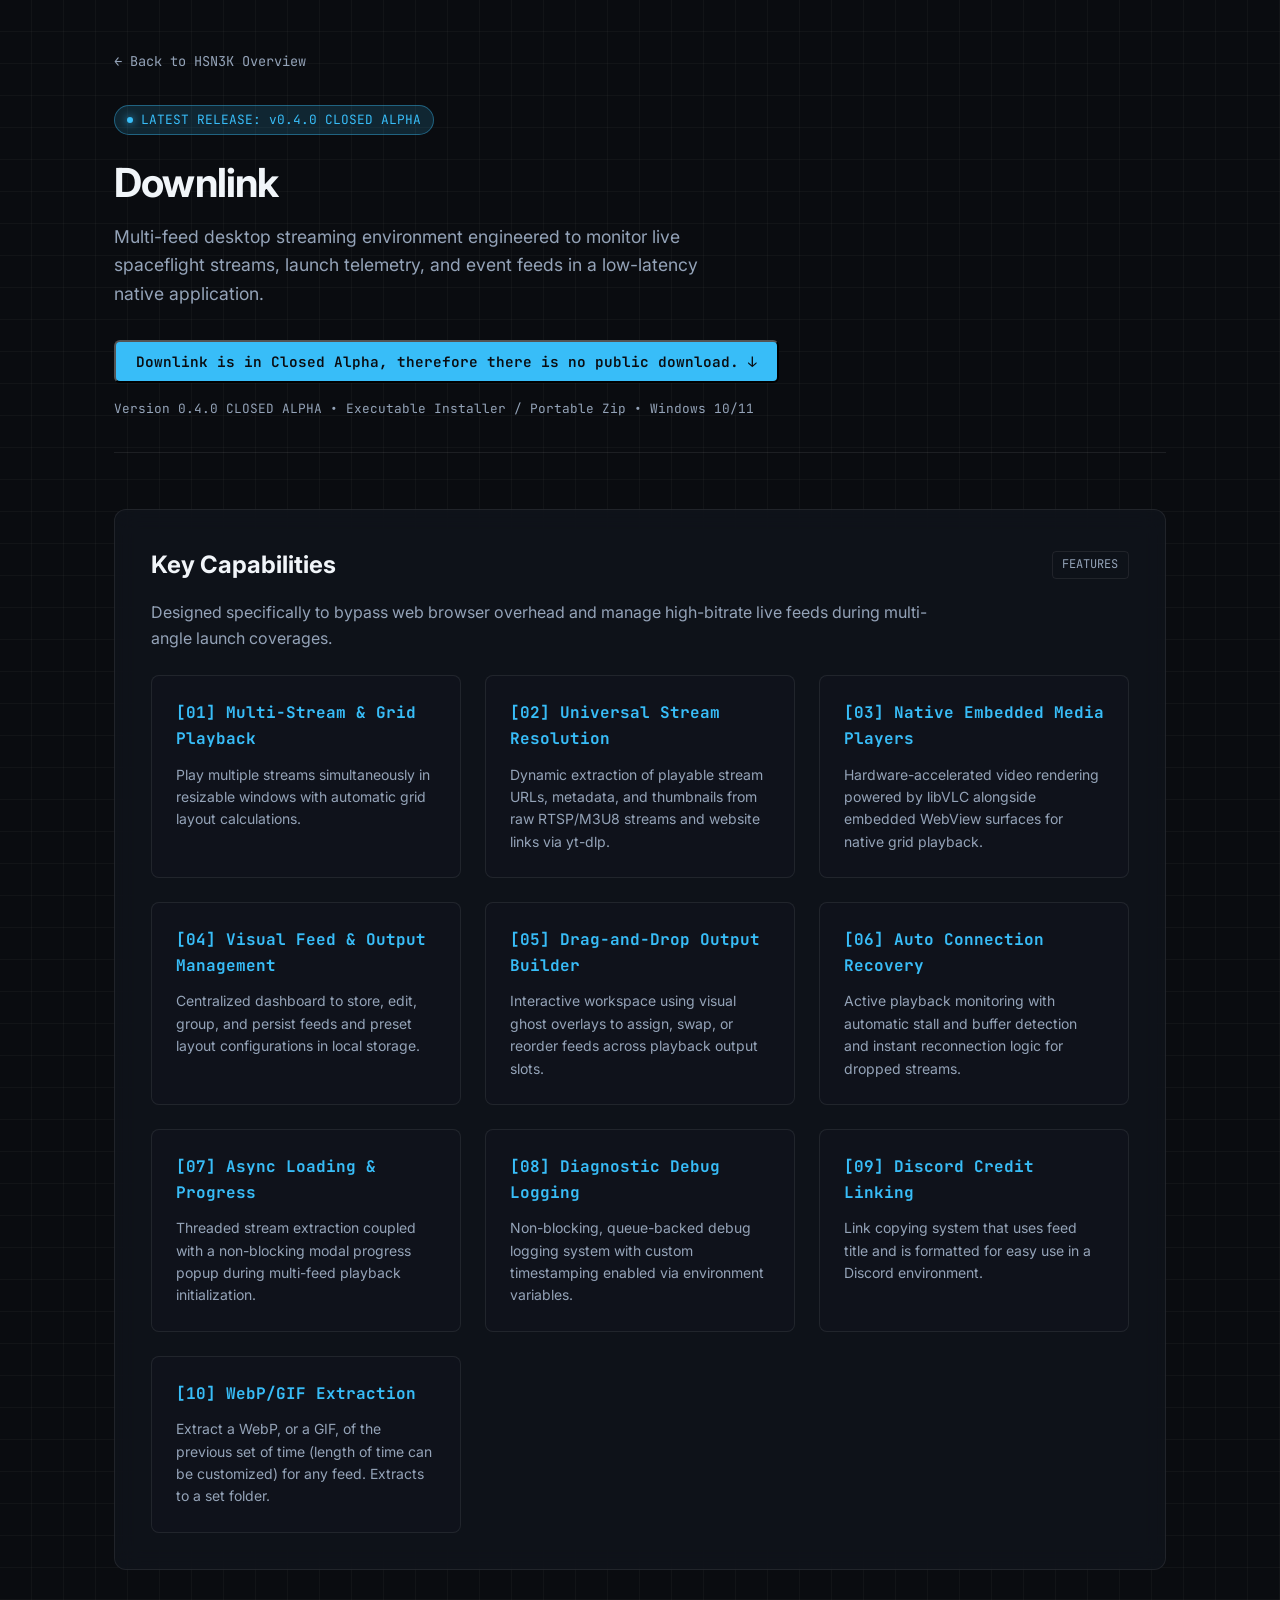
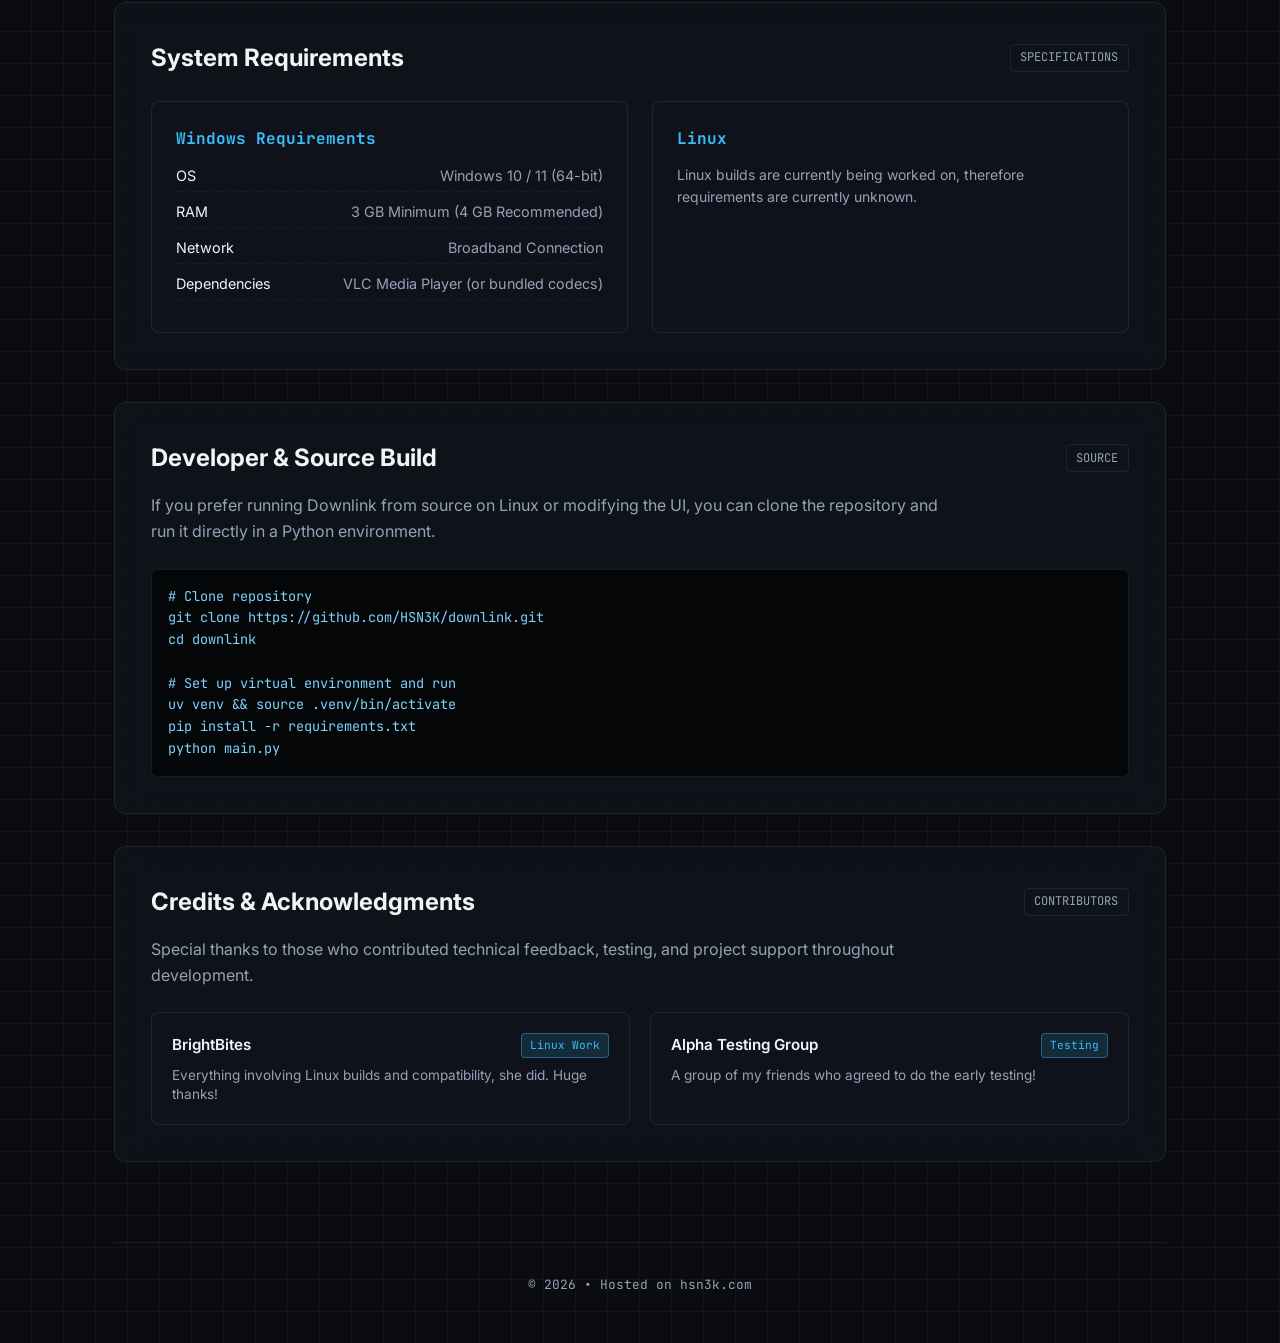
==== downlink/index.html @ e3f6a07e "Intial work" ====
<!DOCTYPE html>
<html lang="en">
<head>
  <meta charset="UTF-8">
  <meta name="viewport" content="width=device-width, initial-scale=1.0">
  <title>Downlink | Native Spaceflight Video Environment</title>
  <link rel="preconnect" href="https://fonts.googleapis.com">
  <link rel="preconnect" href="https://fonts.gstatic.com" crossorigin>
  <link href="https://fonts.googleapis.com/css2?family=JetBrains+Mono:wght@400;600;700&family=Inter:wght@300;400;600;700&display=swap" rel="stylesheet">
  <link rel="stylesheet" href="../styles/styles.css">
  <link rel="stylesheet" href="../styles/dwnlnk_styles.css">
</head>

<script>
  function openBetaModal() {
    const modal = document.getElementById('beta-modal');
    modal.style.display = 'flex';
  }

  function closeBetaModal(event, forceClose = false) {
    const modal = document.getElementById('beta-modal');
    // Close if close button/acknowledge clicked or clicked outside content
    if (forceClose || event.target === modal) {
      modal.style.display = 'none';
    }
  }
</script>

<body>
  <div class="container">
    <a href="index.html" class="nav-back">&larr; Back to HSN3K Overview</a>

    <header>
      <div class="status-badge">
        <span class="status-dot"></span> LATEST RELEASE: v0.4.0 CLOSED ALPHA
      </div>
      <h1>Downlink</h1>
      <p class="subtitle">Multi-feed desktop streaming environment engineered to monitor live spaceflight streams, launch telemetry, and event feeds in a low-latency native application.</p>

      <div class="hero-download">
        <!-- Changed to a button with an onclick handler -->
        <button class="btn" onclick="openBetaModal()">
          Downlink is in Closed Alpha, therefore there is no public download. &darr;
        </button>
        <span class="download-meta">Version 0.4.0 CLOSED ALPHA • Executable Installer / Portable Zip • Windows 10/11</span>
      </div>

      <!-- Closed Beta Modal Window -->
      <div id="beta-modal" class="modal-overlay" onclick="closeBetaModal(event)">
        <div class="modal-content">
          <div class="modal-header">
            <span class="modal-title">[!] NOTICE: CLOSED ALPHA</span>
            <button class="modal-close" onclick="closeBetaModal(event, true)">&times;</button>
          </div>
          <p class="modal-body">
            Downlink downloads are currently restricted. The application is operating in a closed testing phase and public builds are not yet available for direct download.
          </p>
          <div class="modal-footer">
            <button class="btn btn-secondary" onclick="closeBetaModal(event, true)">Acknowledge</button>
          </div>
        </div>
      </div>
    </header>

    <main class="project-stack">
      <section class="project-section">
        <div class="project-content">
        <div class="project-header">
            <h2 class="project-title">Key Capabilities</h2>
            <span class="project-type">FEATURES</span>
        </div>
        <p class="project-desc">Designed specifically to bypass web browser overhead and manage high-bitrate live feeds during multi-angle launch coverages.</p>
        
        <div class="spec-grid">
            <div class="spec-card">
            <h3>[01] Multi-Stream & Grid Playback</h3>
            <p class="project-desc" style="font-size: 0.875rem; margin-bottom: 0;">Play multiple streams simultaneously in resizable windows with automatic grid layout calculations.</p>
            </div>
            <div class="spec-card">
            <h3>[02] Universal Stream Resolution</h3>
            <p class="project-desc" style="font-size: 0.875rem; margin-bottom: 0;">Dynamic extraction of playable stream URLs, metadata, and thumbnails from raw RTSP/M3U8 streams and website links via yt-dlp.</p>
            </div>
            <div class="spec-card">
            <h3>[03] Native Embedded Media Players</h3>
            <p class="project-desc" style="font-size: 0.875rem; margin-bottom: 0;">Hardware-accelerated video rendering powered by libVLC alongside embedded WebView surfaces for native grid playback.</p>
            </div>
            <div class="spec-card">
            <h3>[04] Visual Feed & Output Management</h3>
            <p class="project-desc" style="font-size: 0.875rem; margin-bottom: 0;">Centralized dashboard to store, edit, group, and persist feeds and preset layout configurations in local storage.</p>
            </div>
            <div class="spec-card">
            <h3>[05] Drag-and-Drop Output Builder</h3>
            <p class="project-desc" style="font-size: 0.875rem; margin-bottom: 0;">Interactive workspace using visual ghost overlays to assign, swap, or reorder feeds across playback output slots.</p>
            </div>
            <div class="spec-card">
            <h3>[06] Auto Connection Recovery</h3>
            <p class="project-desc" style="font-size: 0.875rem; margin-bottom: 0;">Active playback monitoring with automatic stall and buffer detection and instant reconnection logic for dropped streams.</p>
            </div>
            <div class="spec-card">
            <h3>[07] Async Loading & Progress</h3>
            <p class="project-desc" style="font-size: 0.875rem; margin-bottom: 0;">Threaded stream extraction coupled with a non-blocking modal progress popup during multi-feed playback initialization.</p>
            </div>
            <div class="spec-card">
            <h3>[08] Diagnostic Debug Logging</h3>
            <p class="project-desc" style="font-size: 0.875rem; margin-bottom: 0;">Non-blocking, queue-backed debug logging system with custom timestamping enabled via environment variables.</p>
            </div>
            <div class="spec-card">
            <h3>[09] Discord Credit Linking</h3>
            <p class="project-desc" style="font-size: 0.875rem; margin-bottom: 0;">Link copying system that uses feed title and is formatted for easy use in a Discord environment.</p>
            </div>
            <div class="spec-card">
            <h3>[10] WebP/GIF Extraction</h3>
            <p class="project-desc" style="font-size: 0.875rem; margin-bottom: 0;">Extract a WebP, or a GIF, of the previous set of time (length of time can be customized) for any feed. Extracts to a set folder.</p>
            </div>
        </div>
        </div>
    </section>

      <section class="project-section">
        <div class="project-content">
          <div class="project-header">
            <h2 class="project-title">System Requirements</h2>
            <span class="project-type">SPECIFICATIONS</span>
          </div>

          <div class="spec-grid">
            <div class="spec-card">
              <h3>Windows Requirements</h3>
              <ul class="spec-list">
                <li><span class="spec-label">OS</span> <span>Windows 10 / 11 (64-bit)</span></li>
                <li><span class="spec-label">RAM</span> <span>3 GB Minimum (4 GB Recommended)</span></li>
                <li><span class="spec-label">Network</span> <span>Broadband Connection</span></li>
                <li><span class="spec-label">Dependencies</span> <span>VLC Media Player (or bundled codecs)</span></li>
              </ul>
            </div>

            <div class="spec-card">
              <h3>Linux</h3>
              <ul class="spec-list">
                <p class="project-desc" style="font-size: 0.875rem; margin-bottom: 0;">Linux builds are currently being worked on, therefore requirements are currently unknown.</p>
              </ul>
            </div>
          </div>
        </div>
      </section>

      <section class="project-section">
        <div class="project-content">
          <div class="project-header">
            <h2 class="project-title">Developer & Source Build</h2>
            <span class="project-type">SOURCE</span>
          </div>
          <p class="project-desc">If you prefer running Downlink from source on Linux or modifying the UI, you can clone the repository and run it directly in a Python environment.</p>
          
          <div class="code-block">
            # Clone repository<br>
            git clone https://github.com/HSN3K/downlink.git<br>
            cd downlink<br><br>
            # Set up virtual environment and run<br>
            uv venv && source .venv/bin/activate<br>
            pip install -r requirements.txt<br>
            python main.py
          </div>
        </div>
      </section>

      <!-- Credits & Acknowledgments -->
      <section class="project-section">
        <div class="project-content">
          <div class="project-header">
            <h2 class="project-title">Credits & Acknowledgments</h2>
            <span class="project-type">CONTRIBUTORS</span>
          </div>
          <p class="project-desc">Special thanks to those who contributed technical feedback, testing, and project support throughout development.</p>

          <div class="credits-grid">
            <!-- Contributor 1 -->
            <div class="credit-card">
              <div class="credit-header">
                <span class="credit-name">BrightBites</span>
                <span class="credit-role">Linux Work</span>
              </div>
              <p class="credit-desc">Everything involving Linux builds and compatibility, she did. Huge thanks!</p>
            </div>

            <!-- Contributor 2 -->
            <div class="credit-card">
              <div class="credit-header">
                <span class="credit-name">Alpha Testing Group</span>
                <span class="credit-role">Testing</span>
              </div>
              <p class="credit-desc">A group of my friends who agreed to do the early testing!</p>
            </div>
          </div>
        </div>
      </section>
    </main>

    <footer>
      <p>&copy; 2026 • Hosted on hsn3k.com</p>
    </footer>
  </div>

</body>
</html>
---- styles/styles.css ----
:root {
    --bg-dark: #0a0c10;
    --panel-bg: rgba(16, 20, 28, 0.75);
    --border-color: rgba(255, 255, 255, 0.08);
    --border-hover: rgba(56, 189, 248, 0.4);
    --accent: #38bdf8;
    --accent-glow: rgba(56, 189, 248, 0.15);
    --text-main: #f1f5f9;
    --text-muted: #94a3b8;
    --font-sans: 'Inter', -apple-system, sans-serif;
    --font-mono: 'JetBrains Mono', monospace;
}

* { box-sizing: border-box; margin: 0; padding: 0; }

body {
    background-color: var(--bg-dark);
    color: var(--text-main);
    font-family: var(--font-sans);
    min-height: 100vh;
    line-height: 1.6;
    /* Subtle technical grid background */
    background-image: 
    linear-gradient(rgba(255, 255, 255, 0.03) 1px, transparent 1px),
    linear-gradient(90deg, rgba(255, 255, 255, 0.03) 1px, transparent 1px);
    background-size: 32px 32px;
    background-position: -1px -1px;
}

.container {
    max-width: 1100px;
    margin: 0 auto;
    padding: 3rem 1.5rem;
}

header {
    margin-bottom: 3.5rem;
    border-bottom: 1px solid var(--border-color);
    padding-bottom: 2rem;
}

.status-badge {
    display: inline-flex;
    align-items: center;
    gap: 0.5rem;
    font-family: var(--font-mono);
    font-size: 0.8rem;
    color: var(--accent);
    background: var(--accent-glow);
    border: 1px solid var(--border-hover);
    padding: 0.25rem 0.75rem;
    border-radius: 9999px;
    margin-bottom: 1rem;
}

.status-dot {
    width: 6px;
    height: 6px;
    background-color: var(--accent);
    border-radius: 50%;
    box-shadow: 0 0 8px var(--accent);
}

h1 {
    font-size: 2.5rem;
    font-weight: 700;
    letter-spacing: -0.02em;
    margin-bottom: 0.5rem;
}

.subtitle {
    color: var(--text-muted);
    font-size: 1.1rem;
    max-width: 600px;
}

.grid {
    display: grid;
    grid-template-columns: repeat(auto-fill, minmax(320px, 1fr));
    gap: 1.5rem;
}

.card {
    background: var(--panel-bg);
    border: 1px solid var(--border-color);
    border-radius: 8px;
    padding: 1.5rem;
    backdrop-filter: blur(12px);
    -webkit-backdrop-filter: blur(12px);
    transition: all 0.2s ease-in-out;
    display: flex;
    flex-direction: column;
    justify-content: space-between;
}

.card:hover {
    border-color: var(--border-hover);
    transform: translateY(-2px);
    box-shadow: 0 8px 24px rgba(0, 0, 0, 0.4);
}

.card-header {
    display: flex;
    justify-content: space-between;
    align-items: flex-start;
    margin-bottom: 1rem;
}

.card-title {
    font-size: 1.2rem;
    font-weight: 600;
    color: var(--text-main);
}

.card-type {
    font-family: var(--font-mono);
    font-size: 0.75rem;
    color: var(--text-muted);
    border: 1px solid var(--border-color);
    padding: 0.15rem 0.5rem;
    border-radius: 4px;
}

.card-desc {
    color: var(--text-muted);
    font-size: 0.925rem;
    margin-bottom: 1.5rem;
}

.tag-list {
    display: flex;
    flex-wrap: wrap;
    gap: 0.5rem;
    margin-bottom: 1.5rem;
}

.tag {
    font-family: var(--font-mono);
    font-size: 0.75rem;
    color: var(--accent);
    background: rgba(56, 189, 248, 0.08);
    padding: 0.2rem 0.5rem;
    border-radius: 4px;
}

.card-link {
    display: inline-flex;
    align-items: center;
    gap: 0.4rem;
    font-family: var(--font-mono);
    font-size: 0.85rem;
    color: var(--text-main);
    text-decoration: none;
    font-weight: 600;
    transition: color 0.15s ease;
}

.card-link:hover {
    color: var(--accent);
}

footer {
    margin-top: 5rem;
    padding-top: 2rem;
    border-top: 1px solid var(--border-color);
    text-align: center;
    font-family: var(--font-mono);
    font-size: 0.8rem;
    color: var(--text-muted);
}

/* Stack Layout */
.project-stack {
  display: flex;
  flex-direction: column;
  gap: 2rem;
}

.project-section {
  background: var(--panel-bg);
  border: 1px solid var(--border-color);
  border-radius: 12px;
  padding: 2.25rem;
  backdrop-filter: blur(12px);
  -webkit-backdrop-filter: blur(12px);
  transition: border-color 0.2s ease, box-shadow 0.2s ease;
}

.project-section:hover {
  border-color: var(--border-hover);
  box-shadow: 0 8px 32px rgba(0, 0, 0, 0.4);
}

.project-header {
  display: flex;
  justify-content: space-between;
  align-items: center;
  margin-bottom: 1rem;
}

.project-title {
  font-size: 1.5rem;
  font-weight: 700;
  color: var(--text-main);
}

.project-type {
  font-family: var(--font-mono);
  font-size: 0.75rem;
  color: var(--text-muted);
  border: 1px solid var(--border-color);
  padding: 0.2rem 0.6rem;
  border-radius: 4px;
}

.project-desc {
  color: var(--text-muted);
  font-size: 1rem;
  margin-bottom: 1.5rem;
  max-width: 800px;
}

/* Button Styling */
.btn {
  display: inline-flex;
  align-items: center;
  gap: 0.5rem;
  font-family: var(--font-mono);
  font-size: 0.9rem;
  font-weight: 600;
  color: #0a0c10;
  background-color: var(--accent);
  padding: 0.65rem 1.25rem;
  border-radius: 6px;
  text-decoration: none;
  transition: all 0.2s ease;
}

.btn:hover {
  background-color: #7dd3fc;
  transform: translateY(-1px);
  box-shadow: 0 0 16px rgba(56, 189, 248, 0.3);
}
---- styles/dwnlnk_styles.css ----
/* Downlink-Specific Layout Enhancements */
.nav-back {
    display: inline-flex;
    align-items: center;
    gap: 0.4rem;
    font-family: var(--font-mono);
    font-size: 0.85rem;
    color: var(--text-muted);
    text-decoration: none;
    margin-bottom: 2rem;
    transition: color 0.15s ease;
}
.nav-back:hover { color: var(--accent); }

.hero-download {
    display: flex;
    flex-direction: column;
    align-items: flex-start;
    gap: 1rem;
    margin-top: 2rem;
}

.download-meta {
    font-family: var(--font-mono);
    font-size: 0.8rem;
    color: var(--text-muted);
}

.spec-grid {
    display: grid;
    grid-template-columns: repeat(auto-fit, minmax(280px, 1fr));
    gap: 1.5rem;
    margin-top: 1.5rem;
}

.spec-card {
    background: var(--panel-bg);
    border: 1px solid var(--border-color);
    border-radius: 8px;
    padding: 1.5rem;
}

.spec-card h3 {
    font-family: var(--font-mono);
    font-size: 1rem;
    color: var(--accent);
    margin-bottom: 0.75rem;
    display: flex;
    align-items: center;
    gap: 0.5rem;
}

.spec-list {
    list-style: none;
    font-size: 0.9rem;
    color: var(--text-muted);
}

.spec-list li {
    margin-bottom: 0.5rem;
    display: flex;
    justify-content: space-between;
    border-bottom: 1px dashed rgba(255, 255, 255, 0.05);
    padding-bottom: 0.25rem;
}

.spec-label { color: var(--text-main); }

.code-block {
    background: #050608;
    border: 1px solid var(--border-color);
    border-radius: 6px;
    padding: 1rem;
    font-family: var(--font-mono);
    font-size: 0.85rem;
    color: #7dd3fc;
    overflow-x: auto;
    margin-top: 1rem;
}

/* Modal Overlay Background */
.modal-overlay {
  display: none;
  position: fixed;
  top: 0;
  left: 0;
  width: 100%;
  height: 100%;
  background: rgba(5, 6, 8, 0.85);
  backdrop-filter: blur(8px);
  -webkit-backdrop-filter: blur(8px);
  z-index: 1000;
  align-items: center;
  justify-content: center;
  padding: 1.5rem;
}

/* Modal Window Container */
.modal-content {
  background: var(--panel-bg);
  border: 1px solid var(--border-hover);
  border-radius: 10px;
  max-width: 480px;
  width: 100%;
  padding: 1.75rem;
  box-shadow: 0 12px 40px rgba(0, 0, 0, 0.6), 0 0 20px var(--accent-glow);
  animation: modalFadeIn 0.2s ease-out;
}

.modal-header {
  display: flex;
  justify-content: space-between;
  align-items: center;
  margin-bottom: 1rem;
}

.modal-title {
  font-family: var(--font-mono);
  font-size: 0.95rem;
  font-weight: 700;
  color: var(--accent);
}

.modal-close {
  background: none;
  border: none;
  color: var(--text-muted);
  font-size: 1.5rem;
  cursor: pointer;
  line-height: 1;
}

.modal-close:hover {
  color: var(--text-main);
}

.modal-body {
  color: var(--text-muted);
  font-size: 0.95rem;
  line-height: 1.5;
  margin-bottom: 1.5rem;
}

.modal-footer {
  display: flex;
  justify-content: flex-end;
}

/* Secondary Button for Acknowledge */
.btn-secondary {
  background: transparent;
  border: 1px solid var(--border-color);
  color: var(--text-main);
  padding: 0.5rem 1rem;
}

.btn-secondary:hover {
  background: rgba(255, 255, 255, 0.05);
  border-color: var(--border-hover);
}

/* Fade-in Animation */
@keyframes modalFadeIn {
  from {
    opacity: 0;
    transform: translateY(-8px) scale(0.98);
  }
  to {
    opacity: 1;
    transform: translateY(0) scale(1);
  }
}

/* Credits Grid */
.credits-grid {
  display: grid;
  grid-template-columns: repeat(auto-fit, minmax(280px, 1fr));
  gap: 1.25rem;
  margin-top: 1.5rem;
}

.credit-card {
  background: rgba(16, 20, 28, 0.5);
  border: 1px solid var(--border-color);
  border-radius: 8px;
  padding: 1.25rem;
  transition: border-color 0.2s ease;
}

.credit-card:hover {
  border-color: rgba(56, 189, 248, 0.3);
}

.credit-header {
  display: flex;
  justify-content: space-between;
  align-items: center;
  margin-bottom: 0.5rem;
}

.credit-name {
  font-family: var(--font-sans);
  font-weight: 600;
  font-size: 0.95rem;
  color: var(--text-main);
}

.credit-role {
  font-family: var(--font-mono);
  font-size: 0.7rem;
  color: var(--accent);
  background: var(--accent-glow);
  border: 1px solid var(--border-hover);
  padding: 0.15rem 0.5rem;
  border-radius: 4px;
}

.credit-desc {
  font-size: 0.85rem;
  color: var(--text-muted);
  line-height: 1.4;
  margin-bottom: 0;
}
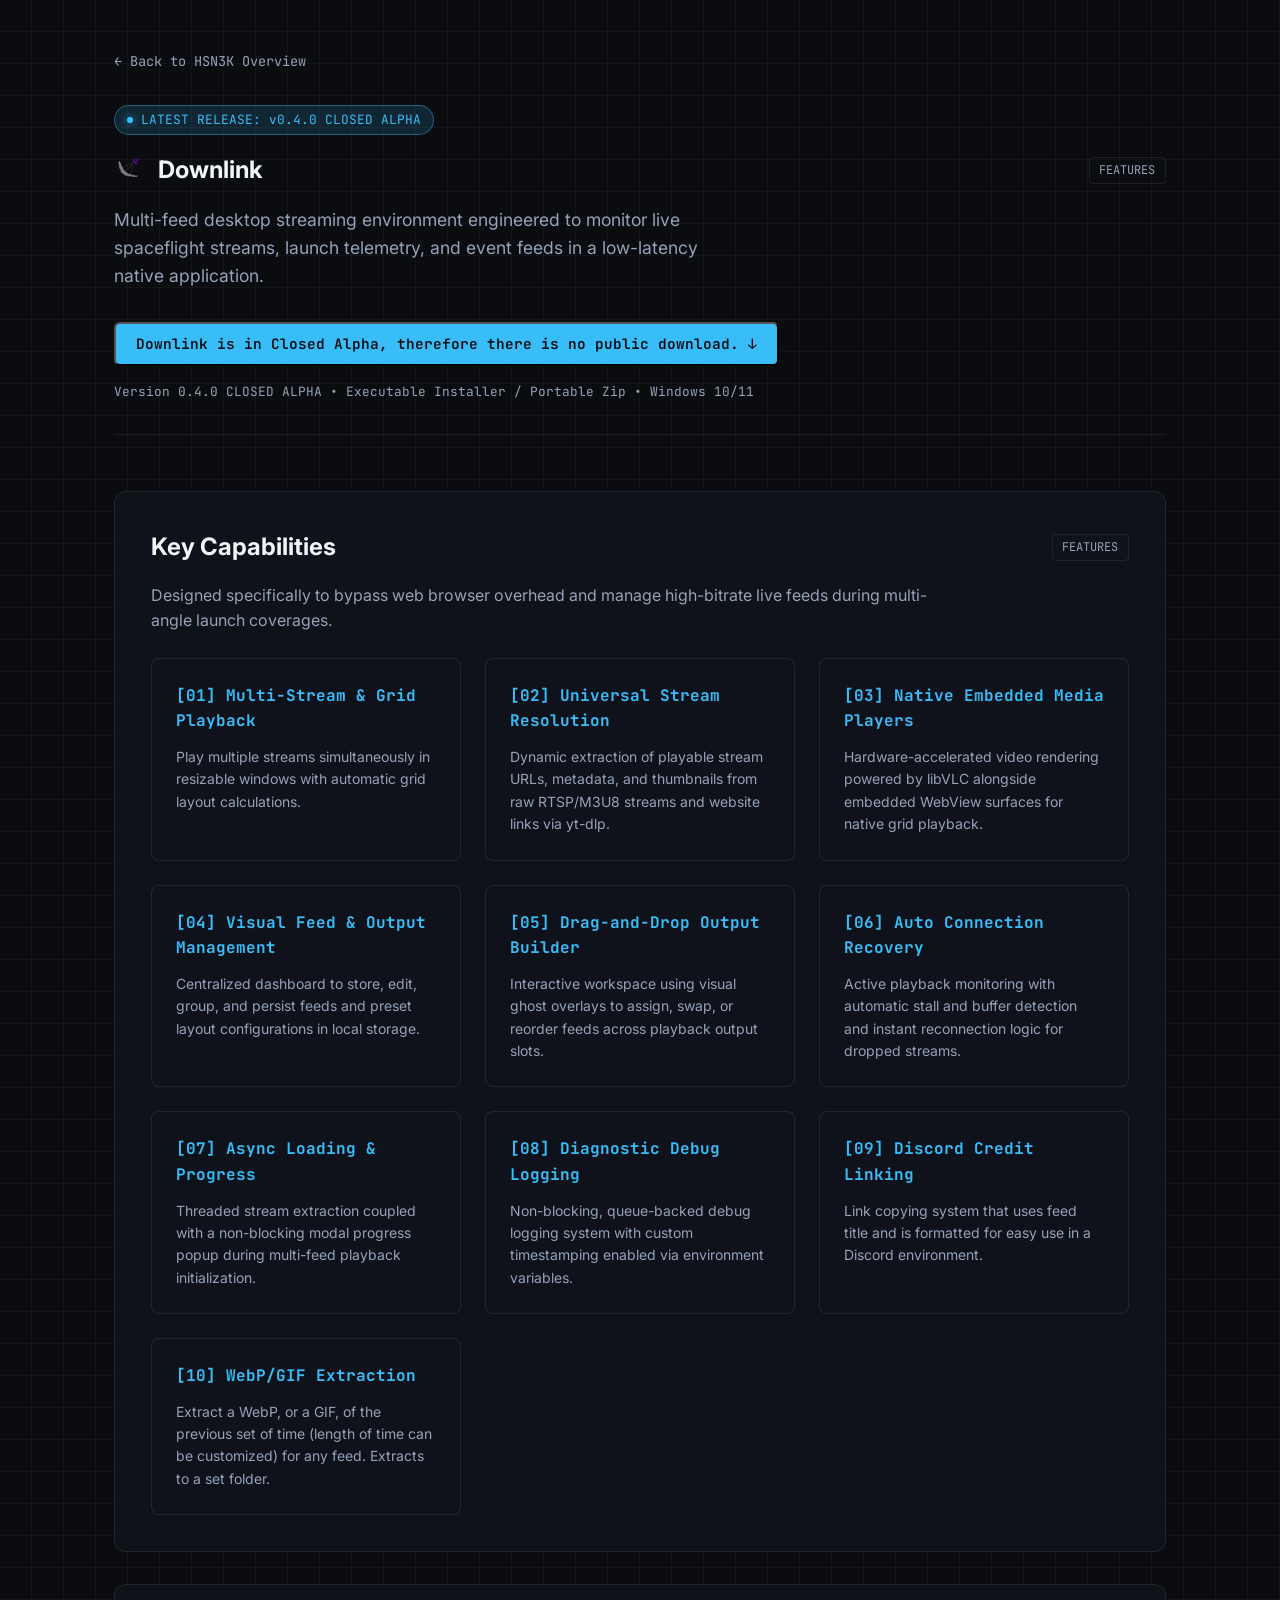
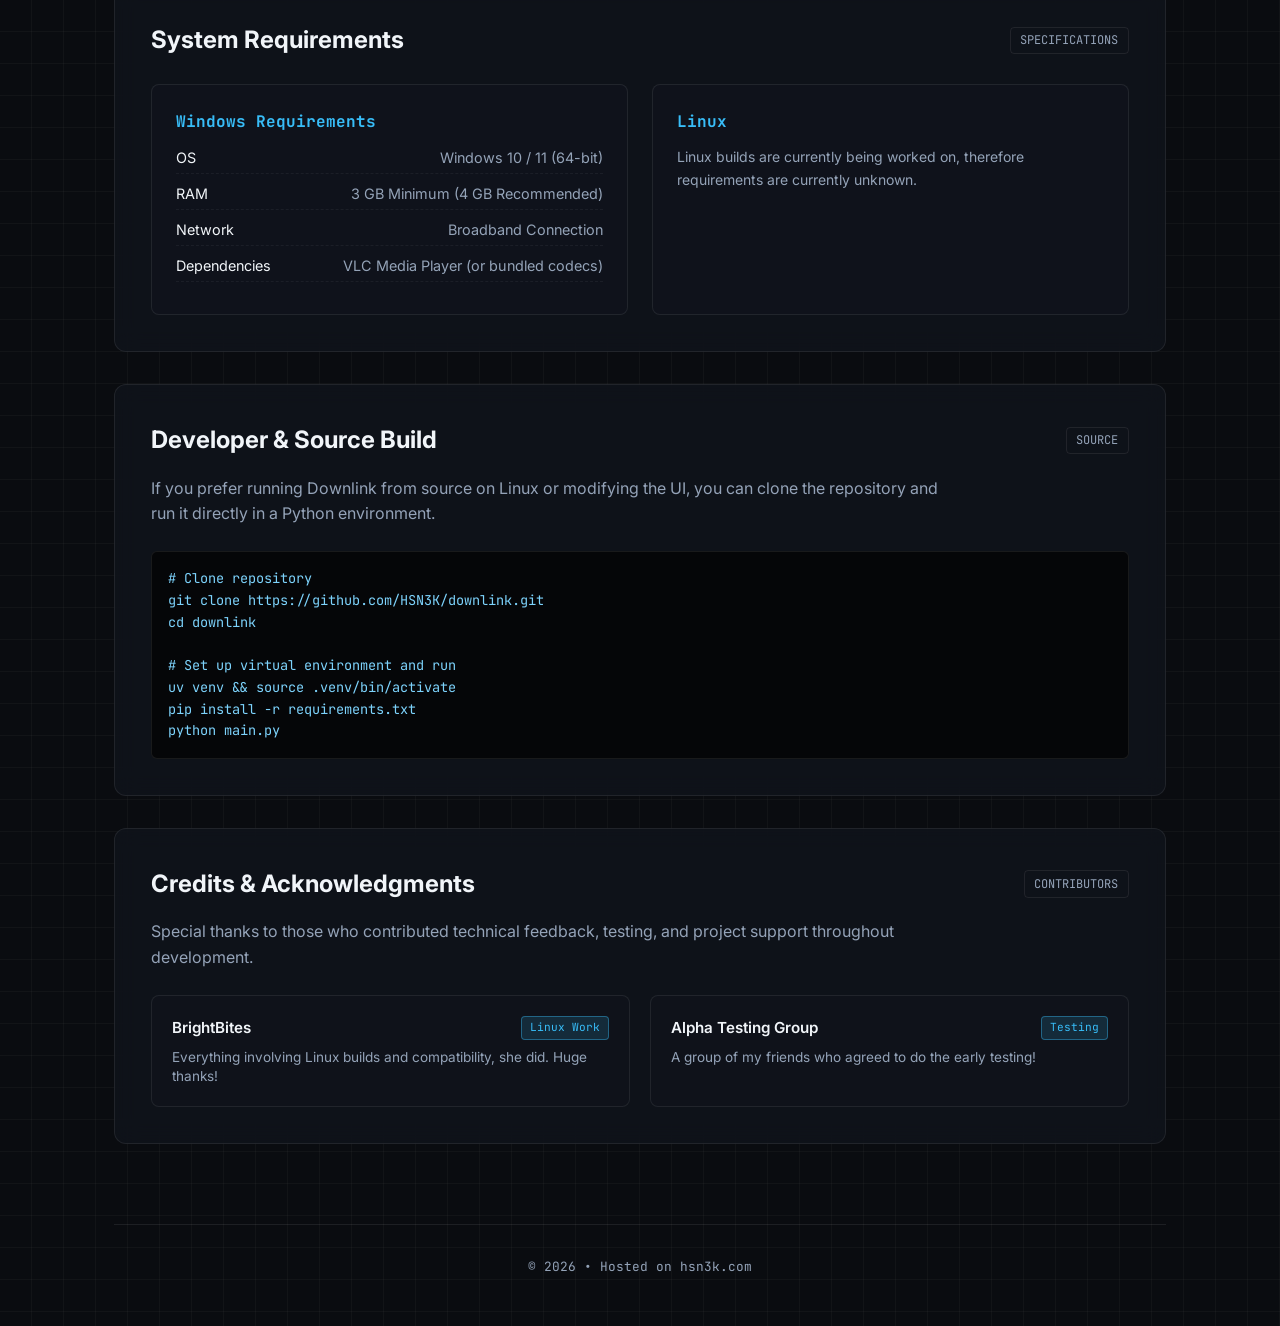
==== commit d3007cb5: "Added Downlink Icon" ====
--- a/downlink/index.html
+++ b/downlink/index.html
@@ -1,14 +1,15 @@
 <!DOCTYPE html>
 <html lang="en">
 <head>
-  <meta charset="UTF-8">
-  <meta name="viewport" content="width=device-width, initial-scale=1.0">
-  <title>Downlink | Native Spaceflight Video Environment</title>
-  <link rel="preconnect" href="https://fonts.googleapis.com">
-  <link rel="preconnect" href="https://fonts.gstatic.com" crossorigin>
-  <link href="https://fonts.googleapis.com/css2?family=JetBrains+Mono:wght@400;600;700&family=Inter:wght@300;400;600;700&display=swap" rel="stylesheet">
-  <link rel="stylesheet" href="../styles/styles.css">
-  <link rel="stylesheet" href="../styles/dwnlnk_styles.css">
+    <meta charset="UTF-8">
+    <meta name="viewport" content="width=device-width, initial-scale=1.0">
+    <title>Downlink | Native Spaceflight Video Environment</title>
+    <link rel="preconnect" href="https://fonts.googleapis.com">
+    <link rel="preconnect" href="https://fonts.gstatic.com" crossorigin>
+    <link href="https://fonts.googleapis.com/css2?family=JetBrains+Mono:wght@400;600;700&family=Inter:wght@300;400;600;700&display=swap" rel="stylesheet">
+    <link rel="stylesheet" href="../styles/styles.css">
+    <link rel="stylesheet" href="../styles/dwnlnk_styles.css">
+    <link rel="icon" type="image/x-icon" href="../images/downlink.ico">
 </head>
 
 <script>
@@ -34,7 +35,13 @@
       <div class="status-badge">
         <span class="status-dot"></span> LATEST RELEASE: v0.4.0 CLOSED ALPHA
       </div>
-      <h1>Downlink</h1>
+      <div class="project-header">
+        <div class="header-brand">
+            <img src="../images/downlink.ico" alt="Downlink Logo" class="project-logo">
+            <h2 class="project-title">Downlink</h2>
+        </div>
+        <span class="project-type">FEATURES</span>
+      </div>
       <p class="subtitle">Multi-feed desktop streaming environment engineered to monitor live spaceflight streams, launch telemetry, and event feeds in a low-latency native application.</p>
 
       <div class="hero-download">
--- a/styles/dwnlnk_styles.css
+++ b/styles/dwnlnk_styles.css
@@ -220,4 +220,16 @@
   color: var(--text-muted);
   line-height: 1.4;
   margin-bottom: 0;
+}
+
+.header-brand {
+  display: flex;
+  align-items: center;
+  gap: 12px;
+}
+
+.project-logo {
+  width: 32px;
+  height: 32px;
+  object-fit: contain;
 }
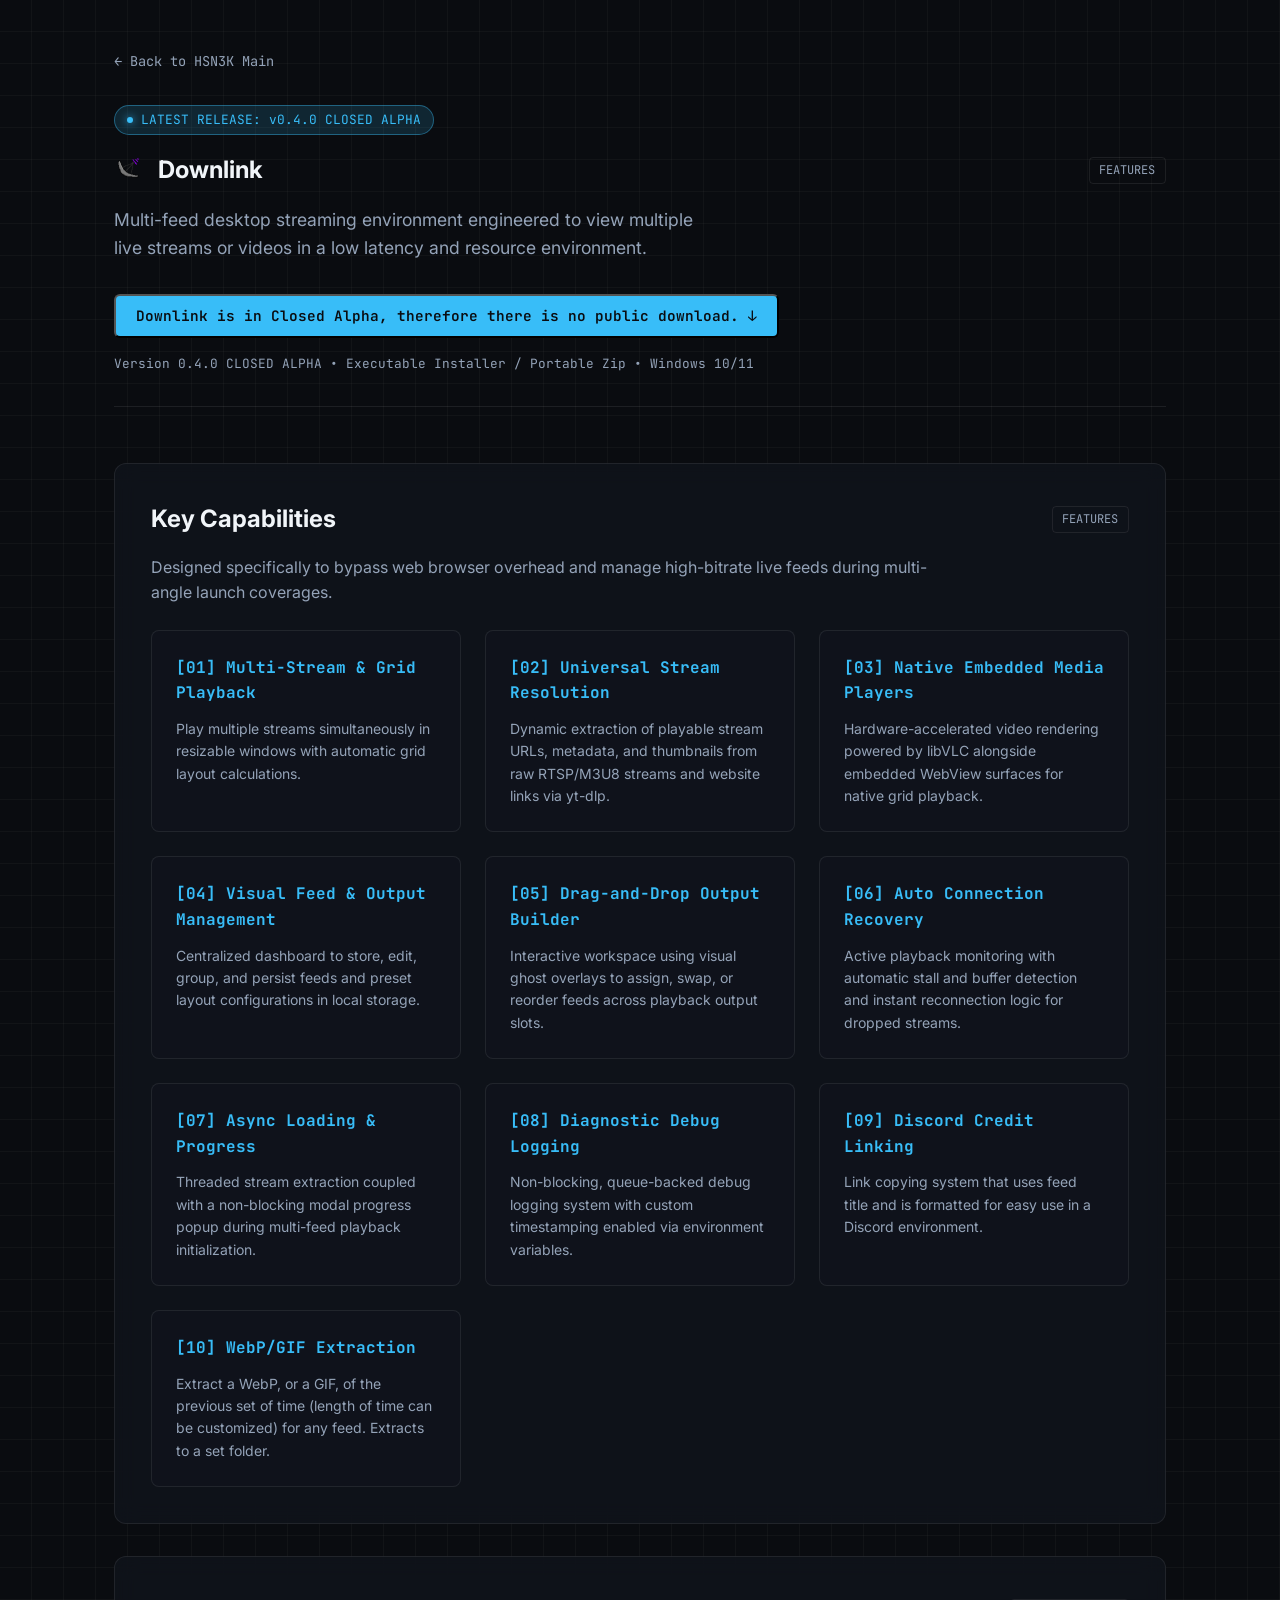
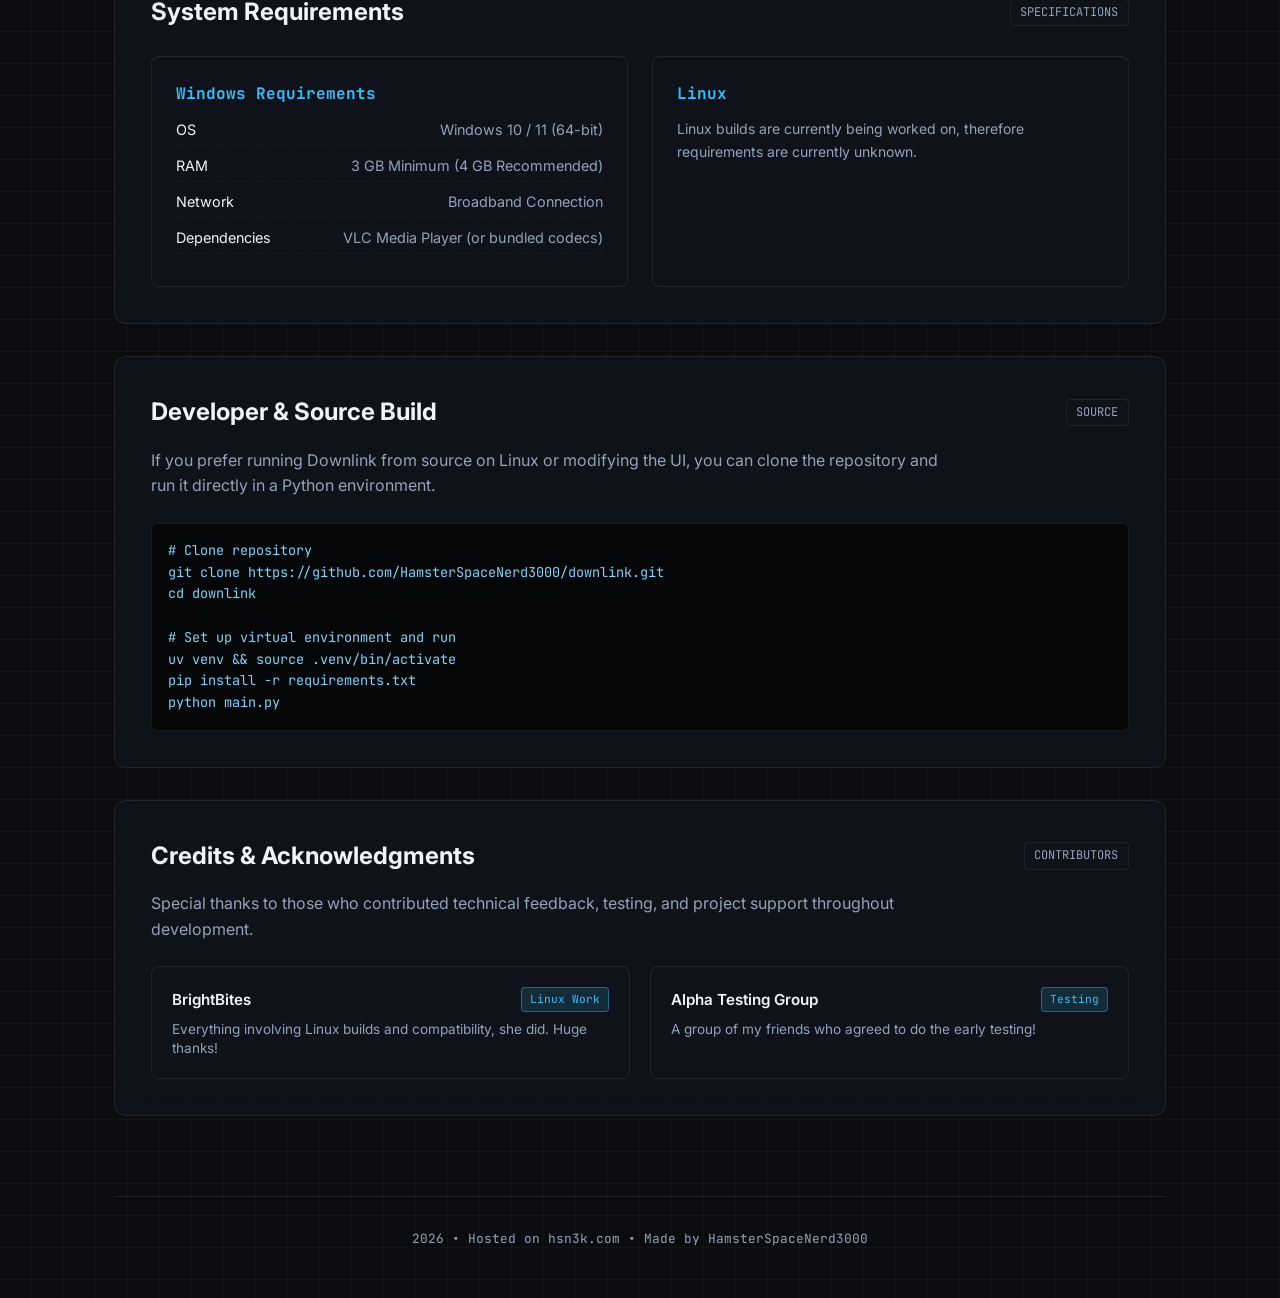
==== commit 0cc9d85f: "Push to Web" ====
--- a/downlink/index.html
+++ b/downlink/index.html
@@ -3,7 +3,7 @@
 <head>
     <meta charset="UTF-8">
     <meta name="viewport" content="width=device-width, initial-scale=1.0">
-    <title>Downlink | Native Spaceflight Video Environment</title>
+    <title>Downlink | Multifeed Handler</title>
     <link rel="preconnect" href="https://fonts.googleapis.com">
     <link rel="preconnect" href="https://fonts.gstatic.com" crossorigin>
     <link href="https://fonts.googleapis.com/css2?family=JetBrains+Mono:wght@400;600;700&family=Inter:wght@300;400;600;700&display=swap" rel="stylesheet">
@@ -29,7 +29,7 @@
 
 <body>
   <div class="container">
-    <a href="index.html" class="nav-back">&larr; Back to HSN3K Overview</a>
+    <a href="../" class="nav-back">&larr; Back to HSN3K Main</a>
 
     <header>
       <div class="status-badge">
@@ -42,7 +42,7 @@
         </div>
         <span class="project-type">FEATURES</span>
       </div>
-      <p class="subtitle">Multi-feed desktop streaming environment engineered to monitor live spaceflight streams, launch telemetry, and event feeds in a low-latency native application.</p>
+      <p class="subtitle">Multi-feed desktop streaming environment engineered to view multiple live streams or videos in a low latency and resource environment.</p>
 
       <div class="hero-download">
         <!-- Changed to a button with an onclick handler -->
@@ -161,7 +161,7 @@
           
           <div class="code-block">
             # Clone repository<br>
-            git clone https://github.com/HSN3K/downlink.git<br>
+            git clone https://github.com/HamsterSpaceNerd3000/downlink.git<br>
             cd downlink<br><br>
             # Set up virtual environment and run<br>
             uv venv && source .venv/bin/activate<br>
@@ -204,7 +204,7 @@
     </main>
 
     <footer>
-      <p>&copy; 2026 • Hosted on hsn3k.com</p>
+      <p>2026 • Hosted on hsn3k.com • Made by HamsterSpaceNerd3000</p>
     </footer>
   </div>
 
